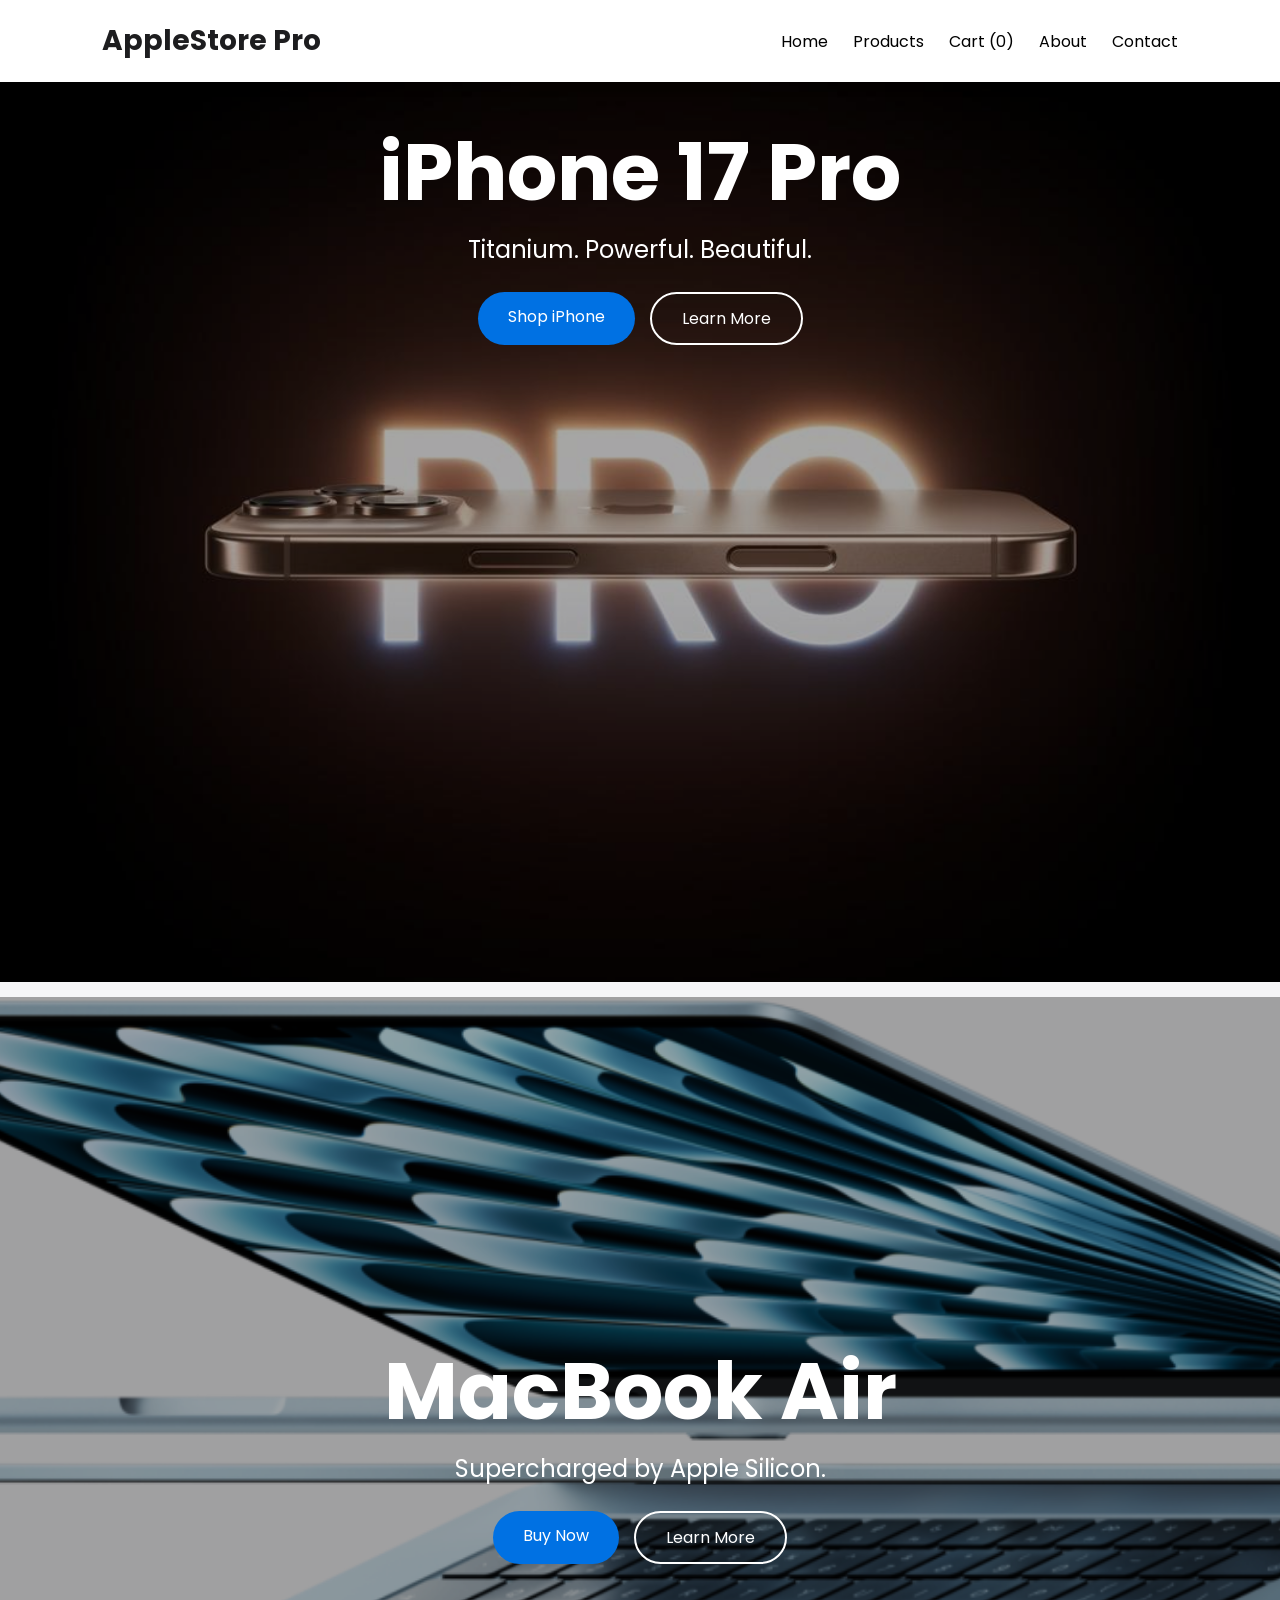
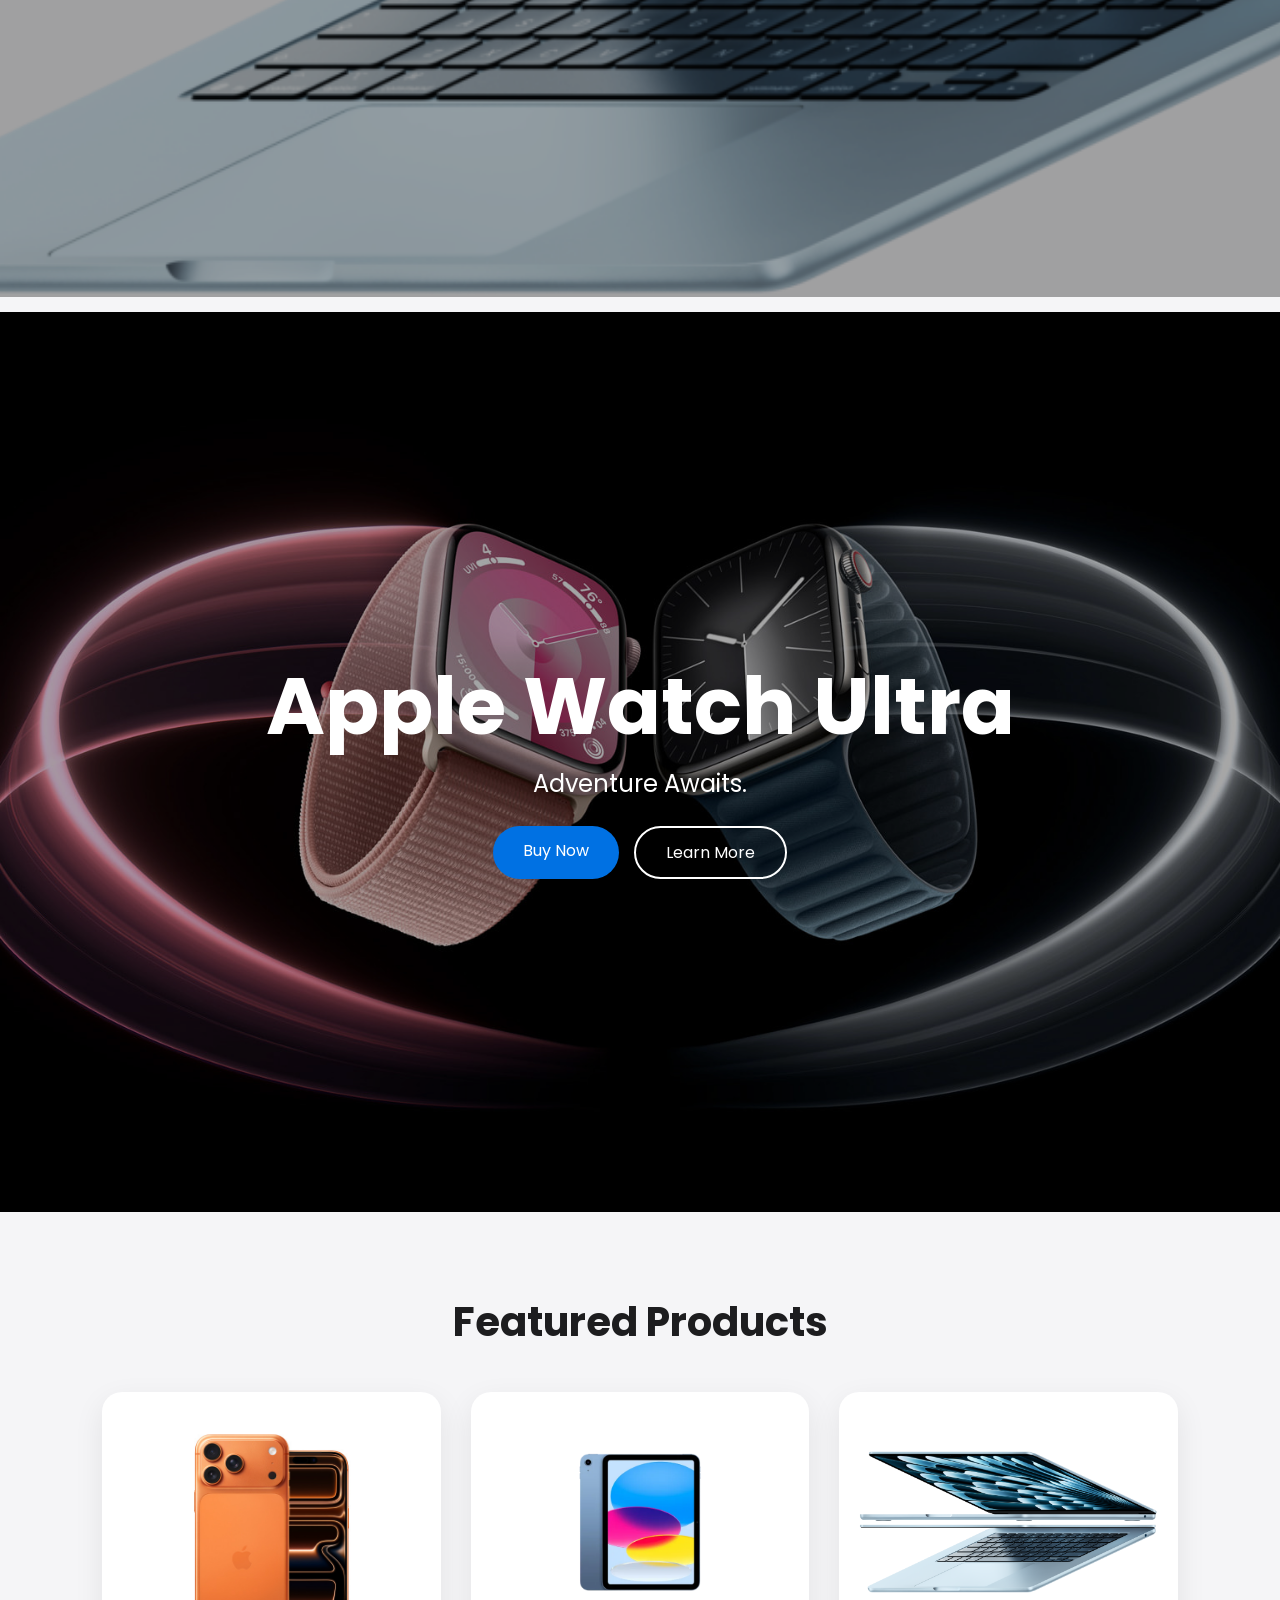
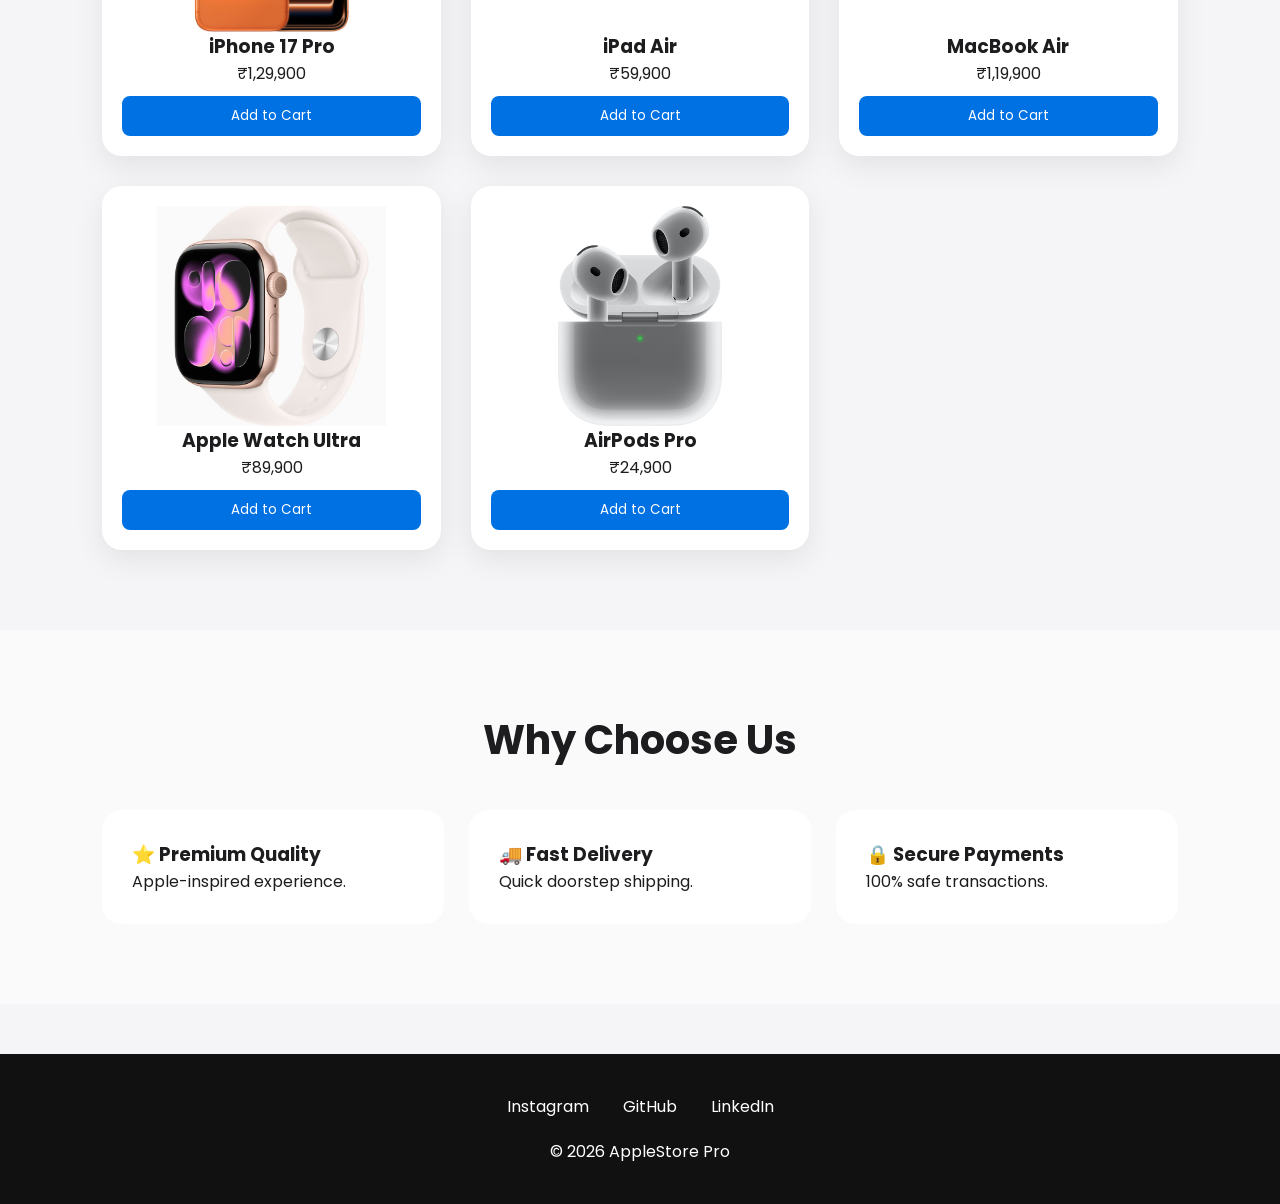
==== index.html @ 0ba9a838 "first commit" ====
<!DOCTYPE html>
<html lang="en">
<head>
    <meta charset="UTF-8">
    <meta name="viewport" content="width=device-width, initial-scale=1.0">
    <title>AppleStore Pro</title>

    <link rel="stylesheet" href="style.css">

    <link href="https://fonts.googleapis.com/css2?family=Poppins:wght@300;400;500;600;700&display=swap" rel="stylesheet">
</head>
<body>

    <!-- Navbar -->

    <nav class="navbar">

        <div class="logo">
            AppleStore Pro
        </div>

        <ul class="nav-links">
            <li><a href="index.html">Home</a></li>
            <li><a href="products.html">Products</a></li>
            <li><a href="cart.html">Cart (<span id="cartCount">0</span>)</a></li>
            <li><a href="about.html">About</a></li>
            <li><a href="contact.html">Contact</a></li>
        </ul>

    </nav>

    <!-- Hero Section -->

    <section class="hero">
        <h1>iPhone 17 Pro</h1>
        <p>Titanium. Powerful. Beautiful.</p>
        <div class="hero-buttons">
            <a href="products.html" class="btn">Shop iPhone</a>
            <a href="products.html" class="btn-outline">Learn More</a>
        </div>
    </section>

    <section class="hero1">
        <h1>MacBook Air</h1>
        <p>Supercharged by Apple Silicon.</p>
        <div class="hero-buttons">
            <a href="products.html" class="btn">Buy Now</a>
            <a href="products.html" class="btn-outline">Learn More</a>
        </div>
        <!-- <img src="images/macbook.png" alt="MacBook"> -->
    </section>

    <section class="hero2">
        <h1>Apple Watch Ultra</h1>
        <p>Adventure Awaits.</p>
        <div class="hero-buttons">
            <a href="products.html" class="btn">Buy Now</a>
            <a href="products.html" class="btn-outline">Learn More</a>
        </div>
        <!-- <img src="images/watchbanner.png" alt="Watch"> -->
    </section>

    <!-- Featured Products -->

    <section class="featured">
        <h2>Featured Products</h2>
        <div class="product-grid">

            <div class="card">
                <img src="images/iphonepro.jpg" alt="" onclick="openProduct('iPhone 17 Pro', 129900, 'images/iphonepro.jpg')">
                <h3>iPhone 17 Pro</h3>
                <p>₹1,29,900</p>
                <button onclick="addToCart('iPhone 17 Pro',129900)">Add to Cart</button>
            </div>

            <div class="card">
                <img src="images/ipad.webp" alt="" onclick="openProduct('iPad Air', 59900, 'images/idad.webp')">
                <h3>iPad Air</h3>
                <p>₹59,900</p>
                <button onclick="addToCart('iPad Air',59900)">Add to Cart</button>
            </div>

            <div class="card">
                <img src="images/macbook.png" alt="" onclick="openProduct('Macbook Air', 119900, 'images/macbook.png')">
                <h3>MacBook Air</h3>
                <p>₹1,19,900</p>
                <button onclick="addToCart('Macbook Air',119900)">Add to Cart</button>
            </div>

            <div class="card">
                <img src="images/watch.jpg" alt="" onclick="openProduct('Apple Watch Ultra', 89900, 'images/watch.jpg')">
                <h3>Apple Watch Ultra</h3>
                <p>₹89,900</p>
                <button onclick="addToCart('Apple Watch Ultra',89900)">Add to Cart</button>
            </div>

            <div class="card">
                <img src="images/airpods.jpg" alt="" onclick="openProduct('Airpods Pro', 24900, 'images/airpods.jpg')">
                <h3>AirPods Pro</h3>
                <p>₹24,900</p>
                <button onclick="addToCart('Airpods Pro',24900)">Add to Cart</button>
            </div>

        </div>

    </section>

    <!-- Why Choose Us -->

    <section class="why">

        <h2>Why Choose Us</h2>

        <div class="features">

            <div class="feature">
                <h3>⭐ Premium Quality</h3>
                <p>Apple-inspired experience.</p>
            </div>

            <div class="feature">
                <h3>🚚 Fast Delivery</h3>
                <p>Quick doorstep shipping.</p>
            </div>

            <div class="feature">
                <h3>🔒 Secure Payments</h3>
                <p>100% safe transactions.</p>
            </div>

        </div>

    </section>

    <footer>
        <div class="socials">
            <a href="#">Instagram</a>
            <a href="#">GitHub</a>
            <a href="#">LinkedIn</a>
        </div>
        <p>© 2026 AppleStore Pro</p>
    </footer>

    <script src="script.js"></script>

</body>
</html>
---- style.css ----
*{
    margin:0;
    padding:0;
    box-sizing:border-box;
    font-family:'Poppins',sans-serif;
}

body{
    background:#f5f5f7;
    color:#1d1d1f;
}

.navbar{
    display:flex;
    justify-content:space-between;
    align-items:center;
    padding:20px 8%;
    background:white;
    position:sticky;
    top:0;
    box-shadow:0 2px 15px rgba(0,0,0,0.08);
    z-index:1000;
}

.logo{
    font-size:28px;
    font-weight:700;
}

.nav-links{
    display:flex;
    list-style:none;
    gap:25px;
}

.nav-links a{
    text-decoration:none;
    color:black;
}

.hero{
    min-height:100vh;
    background:url('images/iphonebanner.jpg');
    background-size:cover;
    background-position:center;
    background-repeat:no-repeat;
    display:flex;
    flex-direction:column;
    justify-content: flex-start;
    padding-top: 180px;
    align-items:center;
    text-align:center;
    position:relative;
}
.hero::before{
    content: "";
    position: absolute;
    top: 0;
    left: 0;
    width: 100%;
    height: 100%;
    background: rgba(0, 0, 0, 0.35);
}
.hero h1,
.hero p,
.hero-buttons{
    position: relative;
    z-index: 2;
}
.hero h1{
    font-size: 5rem;
    color: white;
    margin-top: -150px;
}
.hero p{
    font-size:1.5rem;
    color:white;
}

.hero1{
    min-height:100vh;
    background:url('images/macbook.png');
    background-size:cover;
    background-position:center;
    background-repeat:no-repeat;
    display:flex;
    flex-direction:column;
    justify-content:center;
    align-items:center;
    text-align:center;
    position:relative;
    margin-top: 15px;
}
.hero1::before{
    content: "";
    position: absolute;
    top: 0;
    left: 0;
    width: 100%;
    height: 100%;
    background: rgba(0, 0, 0, 0.35);
}
.hero1 h1,
.hero1 p,
.hero1-buttons{
    position: relative;
    z-index: 2;
}
.hero1 h1{
    font-size: 5rem;
    color: white;
}
.hero1 p{
    font-size:1.5rem;
    color:white;
}

.hero2{
    min-height:100vh;
    background:url('images/watchbanner.jpg');
    background-size:cover;
    background-position:center;
    background-repeat:no-repeat;
    display:flex;
    flex-direction:column;
    justify-content:center;
    align-items:center;
    text-align:center;
    position:relative;
    margin-top: 15px;
}

.hero2::before{
    content: "";
    position: absolute;
    top: 0;
    left: 0;
    width: 100%;
    height: 100%;
    background: rgba(0, 0, 0, 0.35);
}
.hero2 h1,
.hero2 p,
.hero2-buttons{
    position: relative;
    z-index: 2;
}
.hero2 h1{
    font-size: 5rem;
    color: white;
}
.hero2 p{
    font-size:1.5rem;
    color:white;
}

.apple-banner{
    height:70vh;
    display:flex;
    flex-direction:column;
    justify-content:center;
    align-items:center;
    text-align:center;
    background:#f5f5f7;
}
.apple-banner h1{
    font-size:5rem;
    font-weight:700;
}
.apple-banner p{
    font-size:1.5rem;
    color: #666;
}
.dark{
    background:black;
    color:white;
}
.dark p{
    color:#d1d1d1;
}
.btn{
    background:#0071e3;
    color:white;
    padding:12px 30px;
    border-radius:30px;
    text-decoration:none;
}

.btn-outline{
    border:2px solid white;
    color:white;
    background:transparent;
    padding:12px 30px;
    border-radius:30px;
    text-decoration:none;
}

.hero-buttons{
    margin-top:25px;
    display:flex;
    gap:15px;
}

.featured{
    padding:80px 8%;
}
.featured h2{
    text-align:center;
    font-size:2.5rem;
    margin-bottom:20px;
}
.product-grid{
    display: grid;
    grid-template-columns: repeat(auto-fit,minmax(250px,1fr));
    gap: 30px;
    margin-top: 40px;
}

.card{
    background:white;
    padding:20px;
    border-radius:20px;
    text-align: center;
    display: flex;
    flex-direction: column;
    box-shadow:0 10px 30px rgba(0,0,0,.08);
    transition:.3s;
}

.card:hover{
    transform:translateY(-10px);
}

.card img{
    width:100%;
    height: 220px;
    object-fit: contain;
}

.card button{
    width:100%;
    padding:10px;
    border:none;
    background:#0071e3;
    color:white;
    border-radius:8px;
    margin-top:10px;
}

.features{
    display:grid;
    grid-template-columns:
    repeat(auto-fit,minmax(250px,1fr));
    gap:25px;
}

.feature{
    background:white;
    padding:30px;
    border-radius:20px;
}

.about,
.contact{
    padding:80px 10%;
}

form{
    max-width:500px;
}

input,
textarea{
    width:100%;
    padding:12px;
    margin:10px 0;
}
.why{
    padding:80px 8%;
    background:#fafafa;
}

.why h2{
    text-align:center;
    margin-bottom:40px;
    font-size:2.5rem;
}

.socials{
    margin-bottom:20px;
}
.socials a{
    color:white;
    text-decoration:none;
    margin:0 15px;
}
footer{
    background:#111;
    color:white;
    text-align:center;
    padding:40px;
    margin-top:50px;
}
@media(max-width:768px){
    .hero h1{
        font-size:3rem;
    }
    .nav-links{
        gap:12px;
    }
    .product-grid{
        grid-template-columns: 1fr;
    }
}
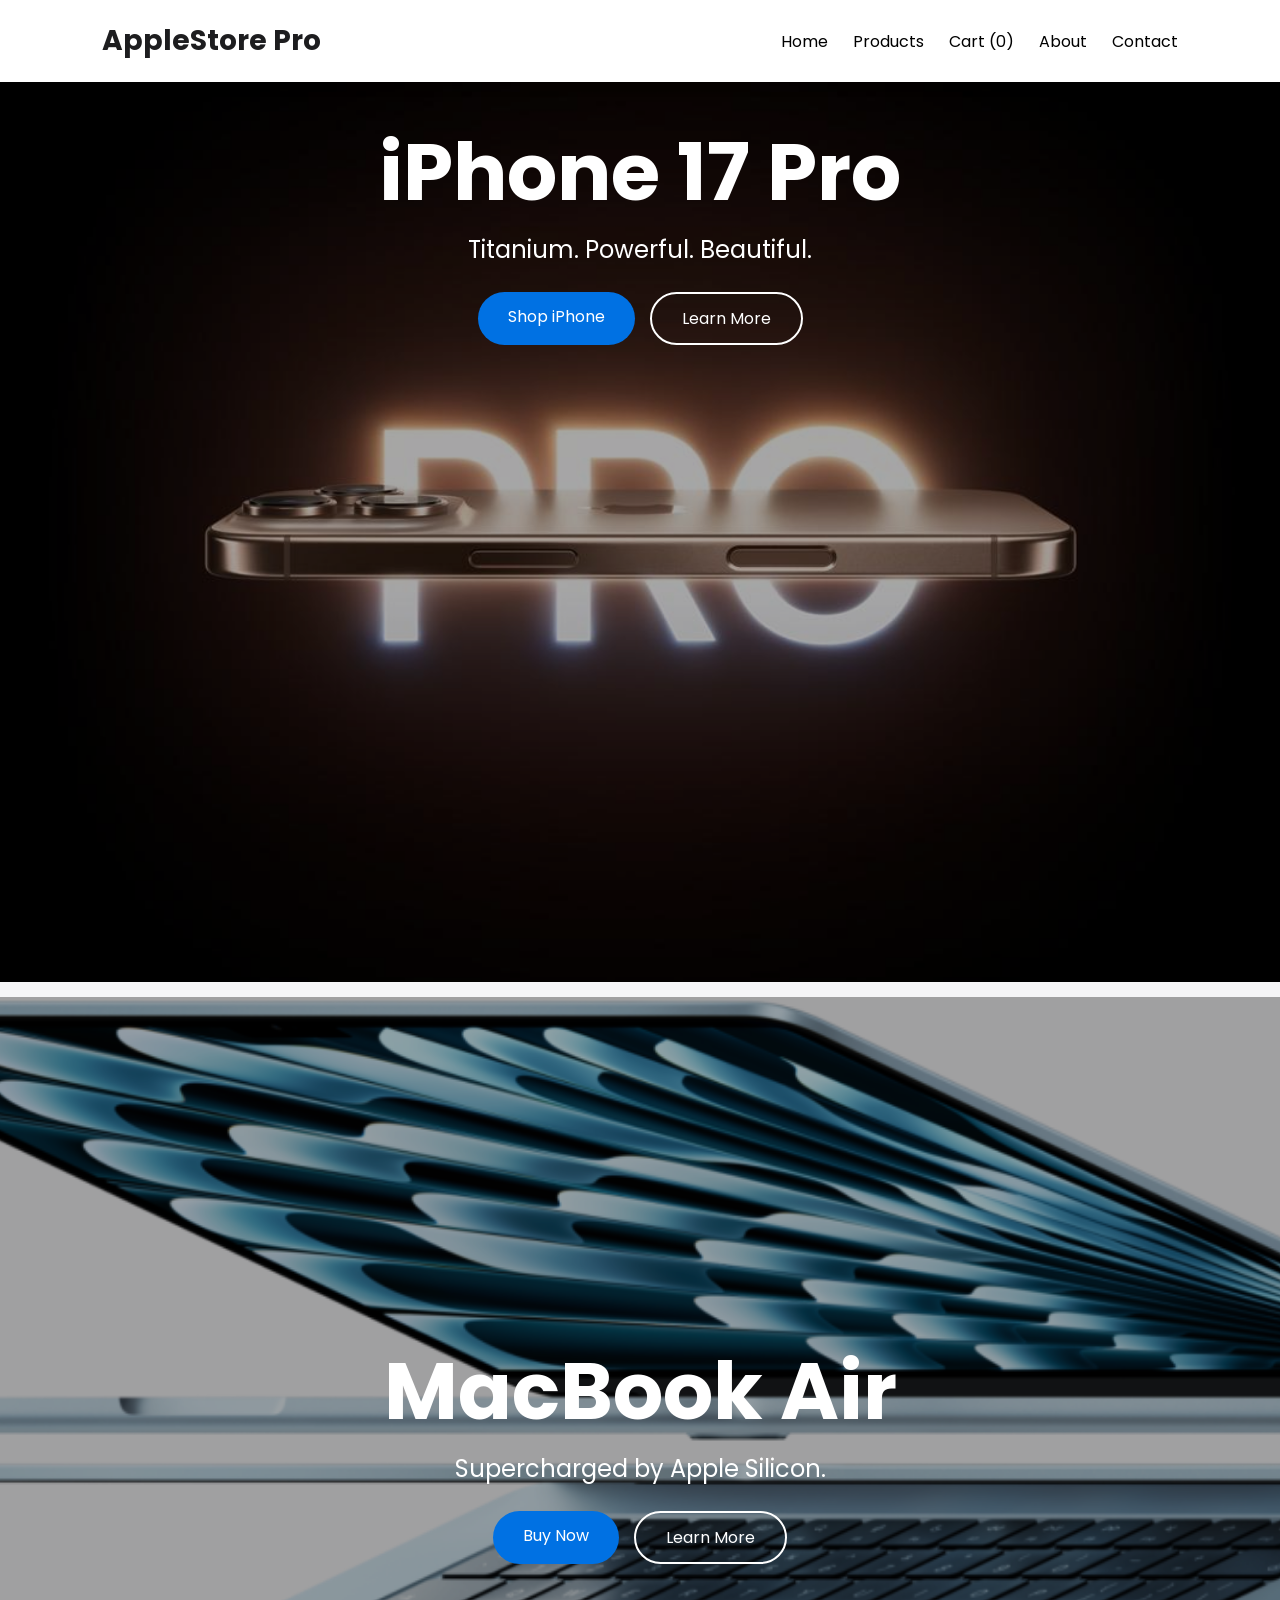
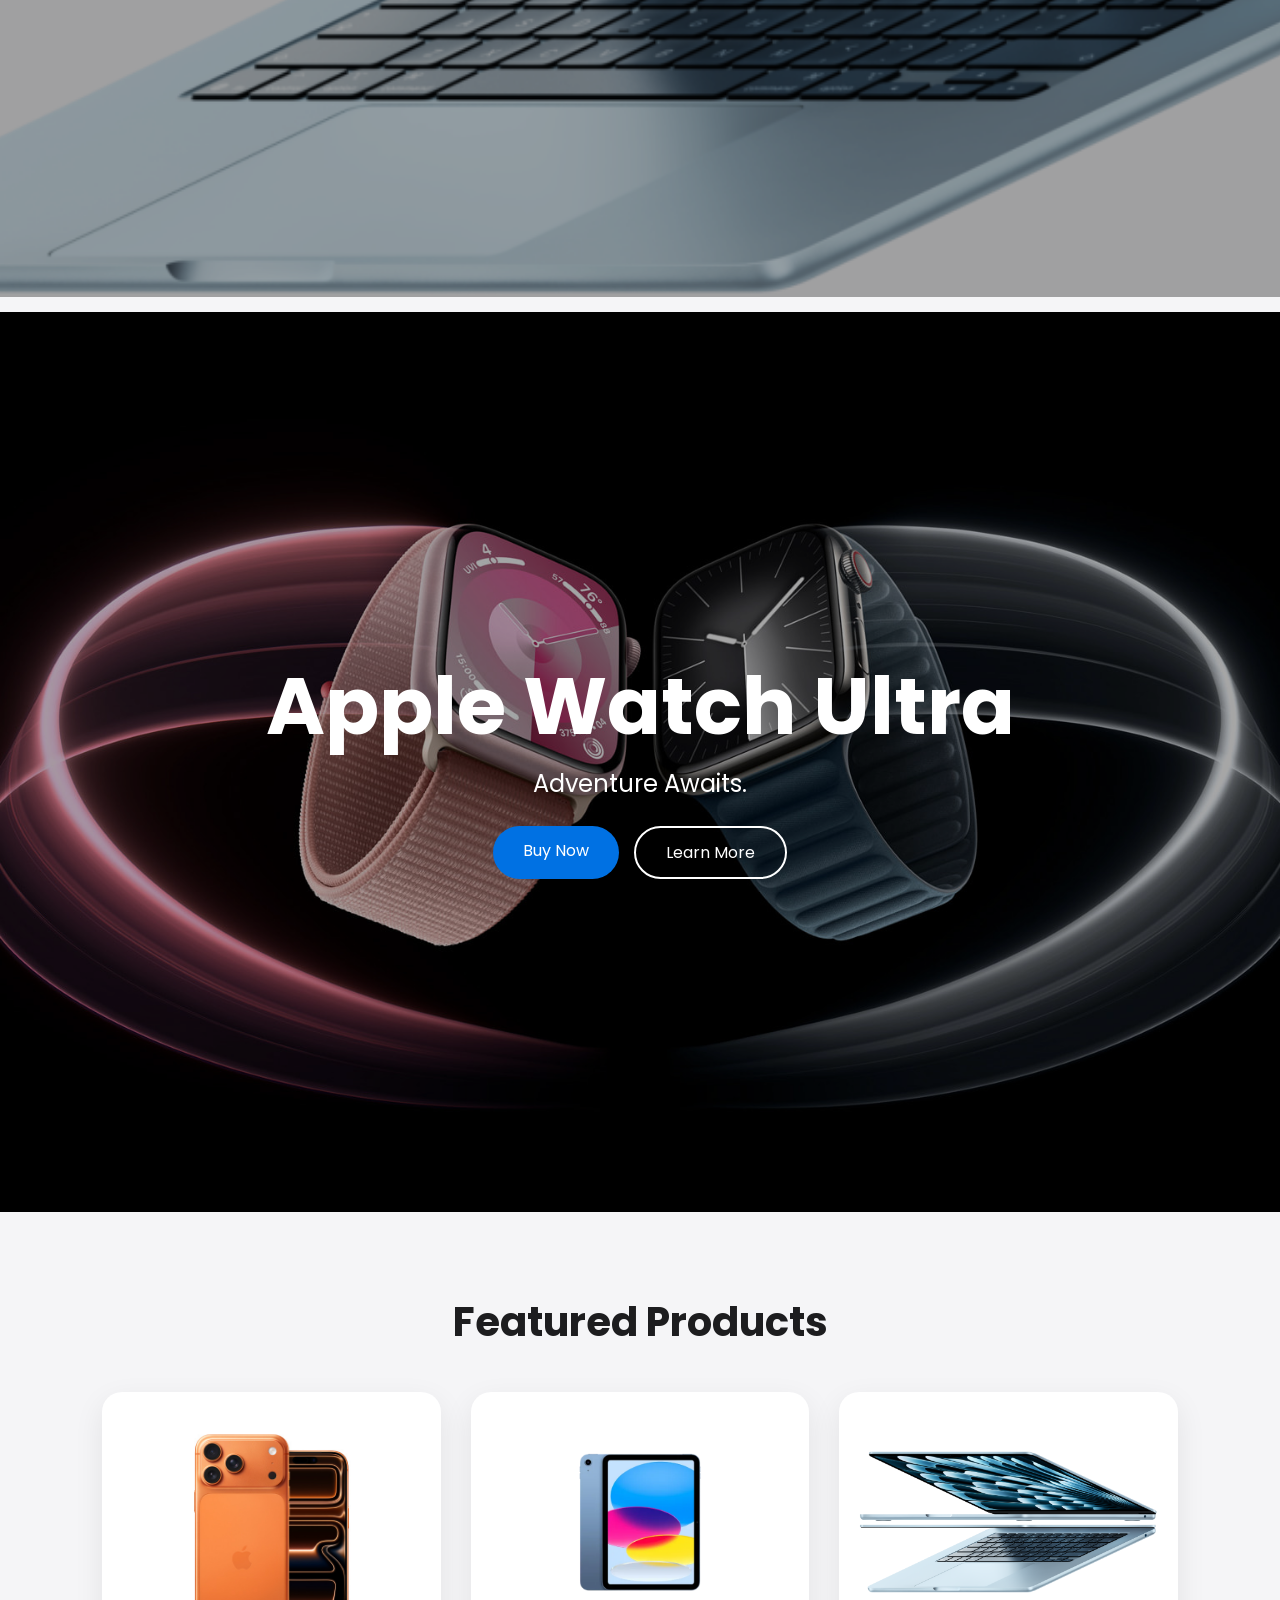
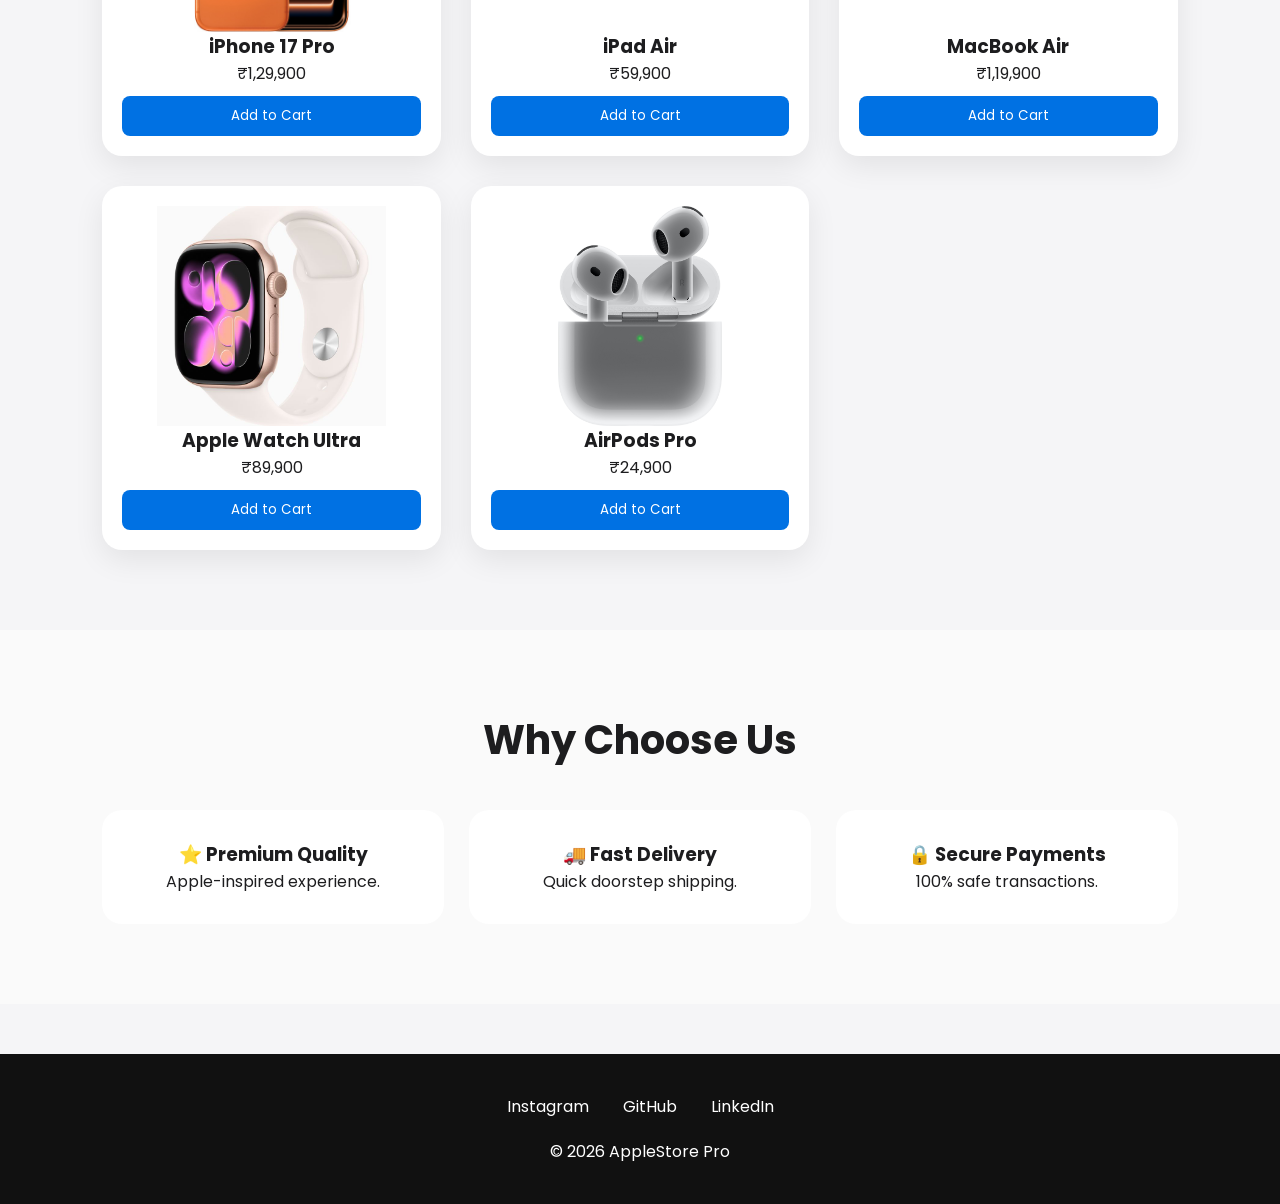
==== commit 233f289f: "new" ====
--- a/index.html
+++ b/index.html
@@ -35,34 +35,31 @@
         <h1>iPhone 17 Pro</h1>
         <p>Titanium. Powerful. Beautiful.</p>
         <div class="hero-buttons">
-            <a href="products.html" class="btn">Shop iPhone</a>
-            <a href="products.html" class="btn-outline">Learn More</a>
+            <a href="#featured-products" class="btn">Shop iPhone</a>
+            <a href="#macbook" class="btn-outline">Learn More</a>
         </div>
     </section>
 
-    <section class="hero1">
+    <section class="hero1" id="macbook">
         <h1>MacBook Air</h1>
         <p>Supercharged by Apple Silicon.</p>
         <div class="hero-buttons">
-            <a href="products.html" class="btn">Buy Now</a>
-            <a href="products.html" class="btn-outline">Learn More</a>
+            <a href="#featured-products" class="btn">Buy Now</a>
+            <a href="#watch" class="btn-outline">Learn More</a>
         </div>
-        <!-- <img src="images/macbook.png" alt="MacBook"> -->
     </section>
 
-    <section class="hero2">
+    <section class="hero2" id="watch">
         <h1>Apple Watch Ultra</h1>
         <p>Adventure Awaits.</p>
         <div class="hero-buttons">
-            <a href="products.html" class="btn">Buy Now</a>
-            <a href="products.html" class="btn-outline">Learn More</a>
+            <a href="#featured-products" class="btn">Buy Now</a>
+            <a href="contact.html" class="btn-outline">Learn More</a>
         </div>
-        <!-- <img src="images/watchbanner.png" alt="Watch"> -->
     </section>
 
     <!-- Featured Products -->
-
-    <section class="featured">
+    <section class="featured" id="featured-products">
         <h2>Featured Products</h2>
         <div class="product-grid">
 
@@ -74,7 +71,7 @@
             </div>
 
             <div class="card">
-                <img src="images/ipad.webp" alt="" onclick="openProduct('iPad Air', 59900, 'images/idad.webp')">
+                <img src="images/ipad.webp" alt="" onclick="openProduct('iPad Air', 59900, 'images/ipad.webp')">
                 <h3>iPad Air</h3>
                 <p>₹59,900</p>
                 <button onclick="addToCart('iPad Air',59900)">Add to Cart</button>
@@ -111,7 +108,7 @@
 
         <h2>Why Choose Us</h2>
 
-        <div class="features">
+        <div class="features" align="center">
 
             <div class="feature">
                 <h3>⭐ Premium Quality</h3>
--- a/style.css
+++ b/style.css
@@ -1,10 +1,12 @@
+html{
+    scroll-behavior:smooth;
+}
 *{
     margin:0;
     padding:0;
     box-sizing:border-box;
     font-family:'Poppins',sans-serif;
 }
-
 body{
     background:#f5f5f7;
     color:#1d1d1f;
@@ -152,6 +154,24 @@
 .hero2 p{
     font-size:1.5rem;
     color:white;
+}
+
+.categories{
+    display:flex;
+    justify-content:center;
+    gap:50px;
+    padding:40px;
+    flex-wrap:wrap;
+}
+
+.category{
+    text-align:center;
+    cursor:pointer;
+    transition:.3s;
+}
+
+.category:hover{
+    transform:translateY(-5px);
 }
 
 .apple-banner{
@@ -260,7 +280,33 @@
     border-radius:20px;
 }
 
-.about,
+.about{
+    min-height: 100vh;
+    padding: 80px 10%;
+    background: #f5f5f7;
+    display: flex;
+    flex-direction: column;
+    box-sizing: border-box;
+    justify-content: center;
+    align-items: center;
+    text-align: center;
+}
+
+.about h2{
+    font-size: 60px;
+    margin-bottom: 25px;
+    color: #1d1d1f;
+}
+.about h4{
+    margin-bottom: 20px;
+}
+
+.about p{
+    font-size: 22px;
+    line-height: 1.8;
+    max-width: 1000px;
+}
+
 .contact{
     padding:80px 10%;
 }
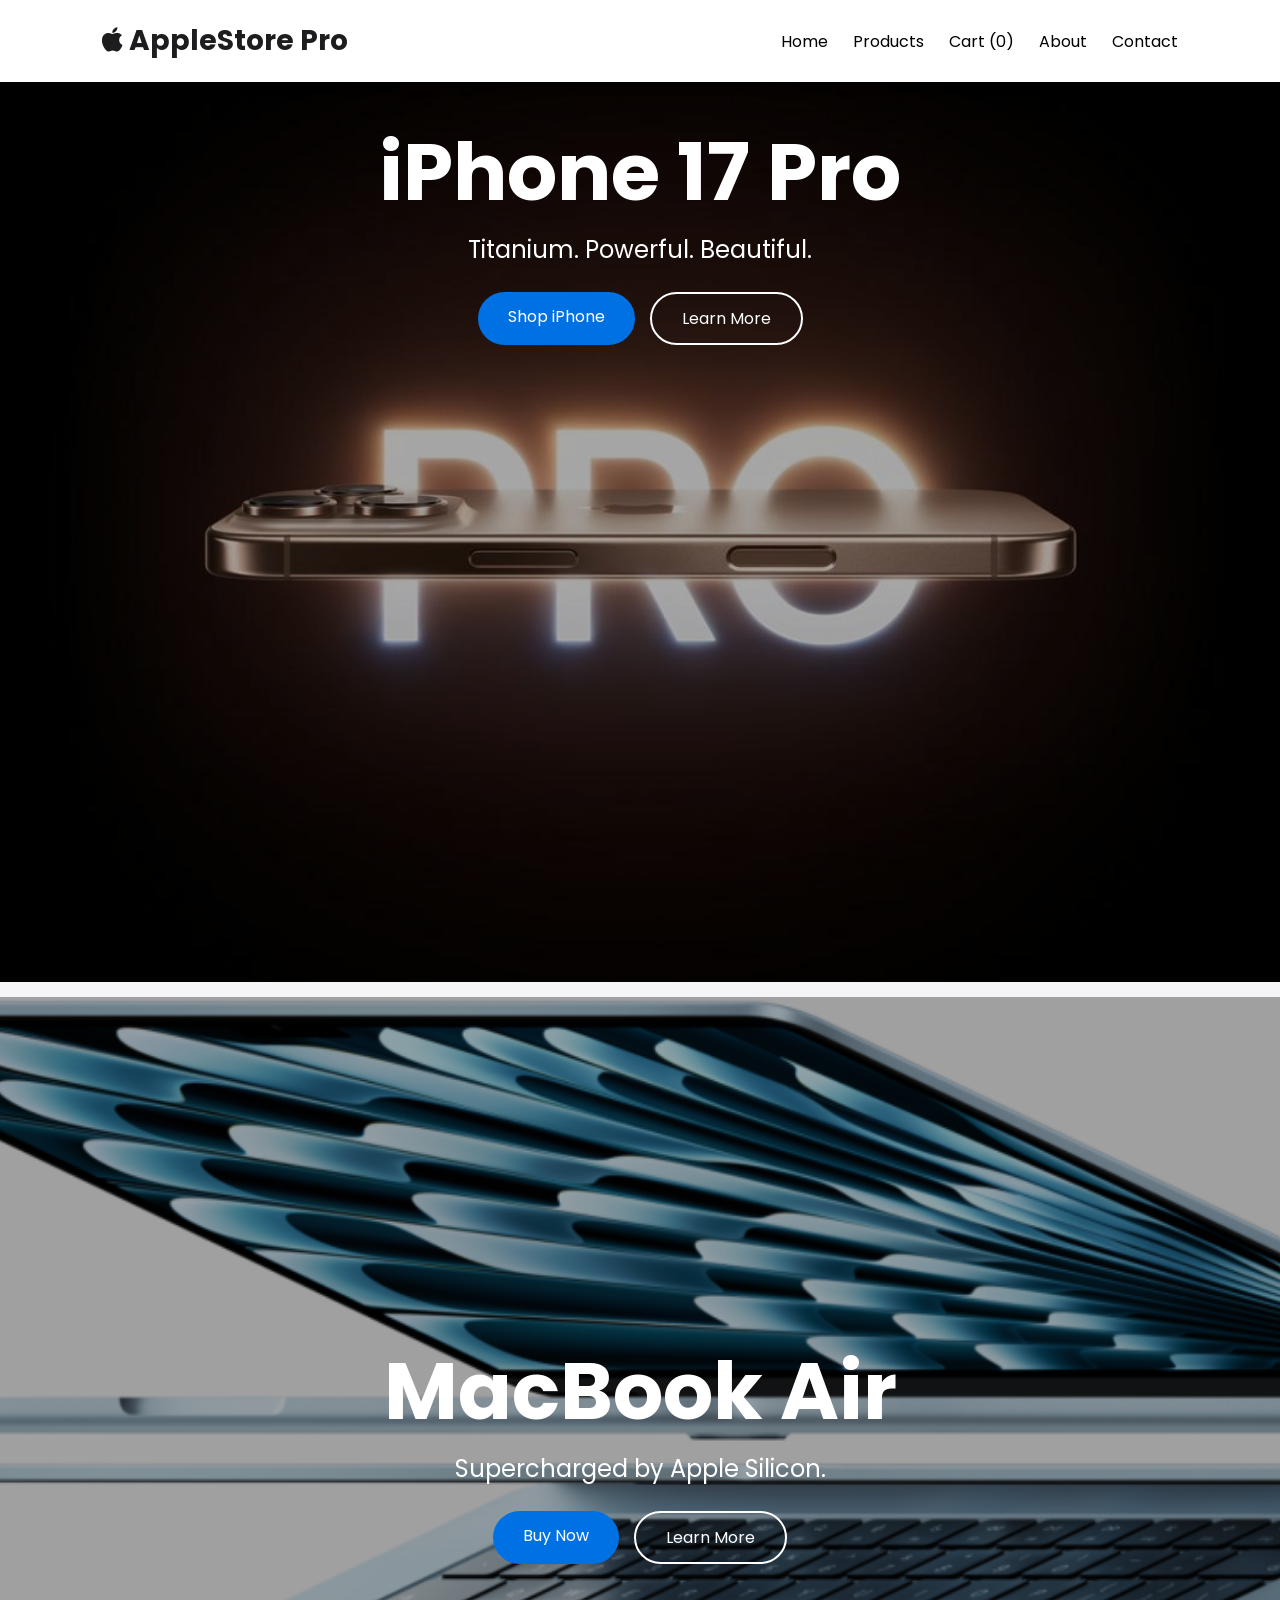
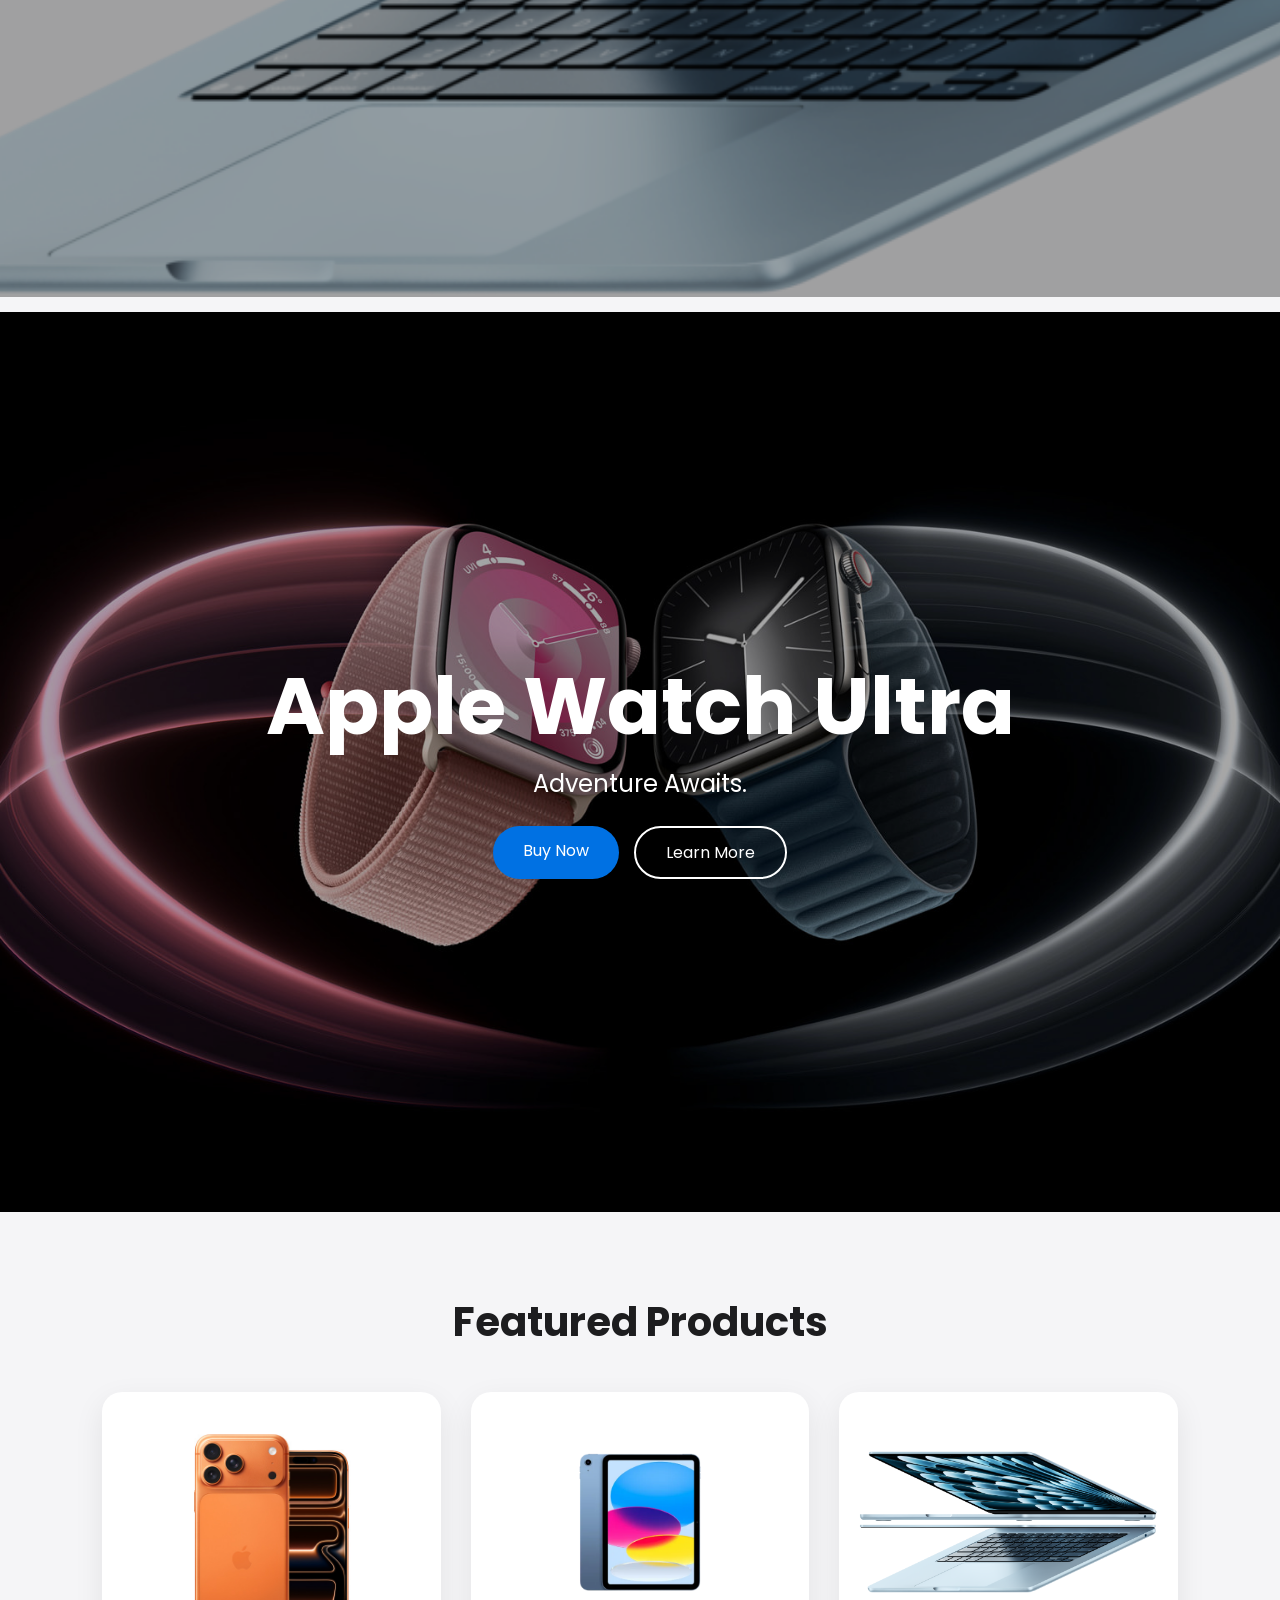
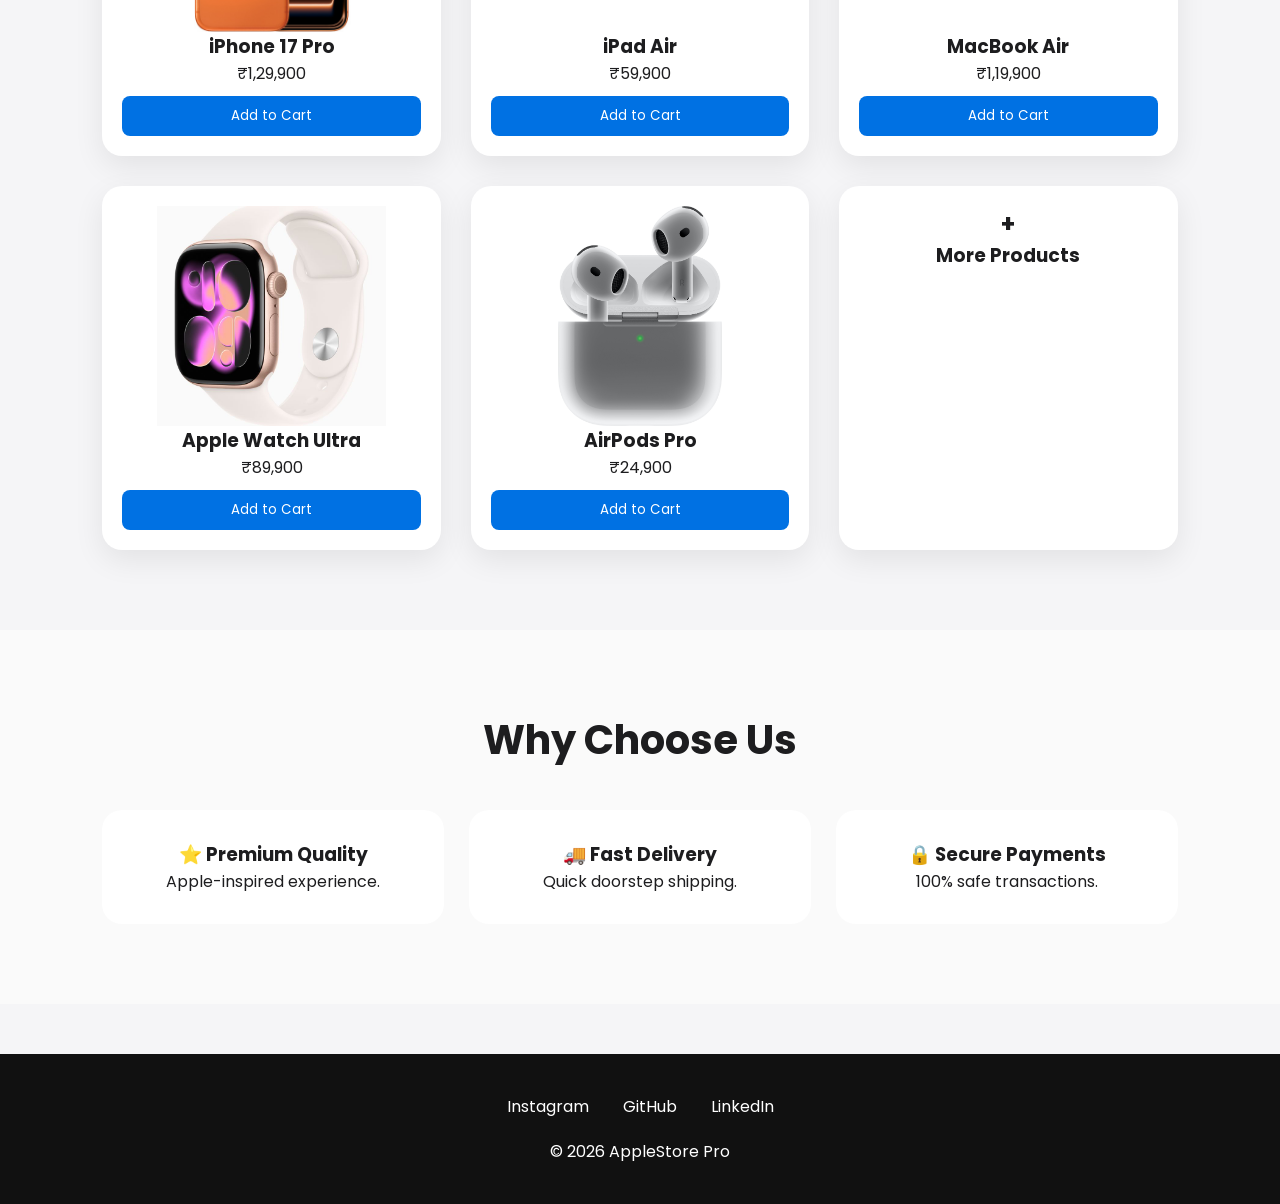
==== commit 244c6c86: "update index" ====
--- a/index.html
+++ b/index.html
@@ -4,10 +4,9 @@
     <meta charset="UTF-8">
     <meta name="viewport" content="width=device-width, initial-scale=1.0">
     <title>AppleStore Pro</title>
-
     <link rel="stylesheet" href="style.css">
-
     <link href="https://fonts.googleapis.com/css2?family=Poppins:wght@300;400;500;600;700&display=swap" rel="stylesheet">
+    <link rel="stylesheet" href="https://cdnjs.cloudflare.com/ajax/libs/font-awesome/6.5.1/css/all.min.css">
 </head>
 <body>
 
@@ -16,6 +15,7 @@
     <nav class="navbar">
 
         <div class="logo">
+            <i class="fa-brands fa-apple"></i>
             AppleStore Pro
         </div>
 
@@ -98,6 +98,11 @@
                 <button onclick="addToCart('Airpods Pro',24900)">Add to Cart</button>
             </div>
 
+            <div class="card more-card" onclick="window.location.href='products.html'">
+                <h1>+</h1>
+                <h3>More Products</h3>
+            </div>
+
         </div>
 
     </section>
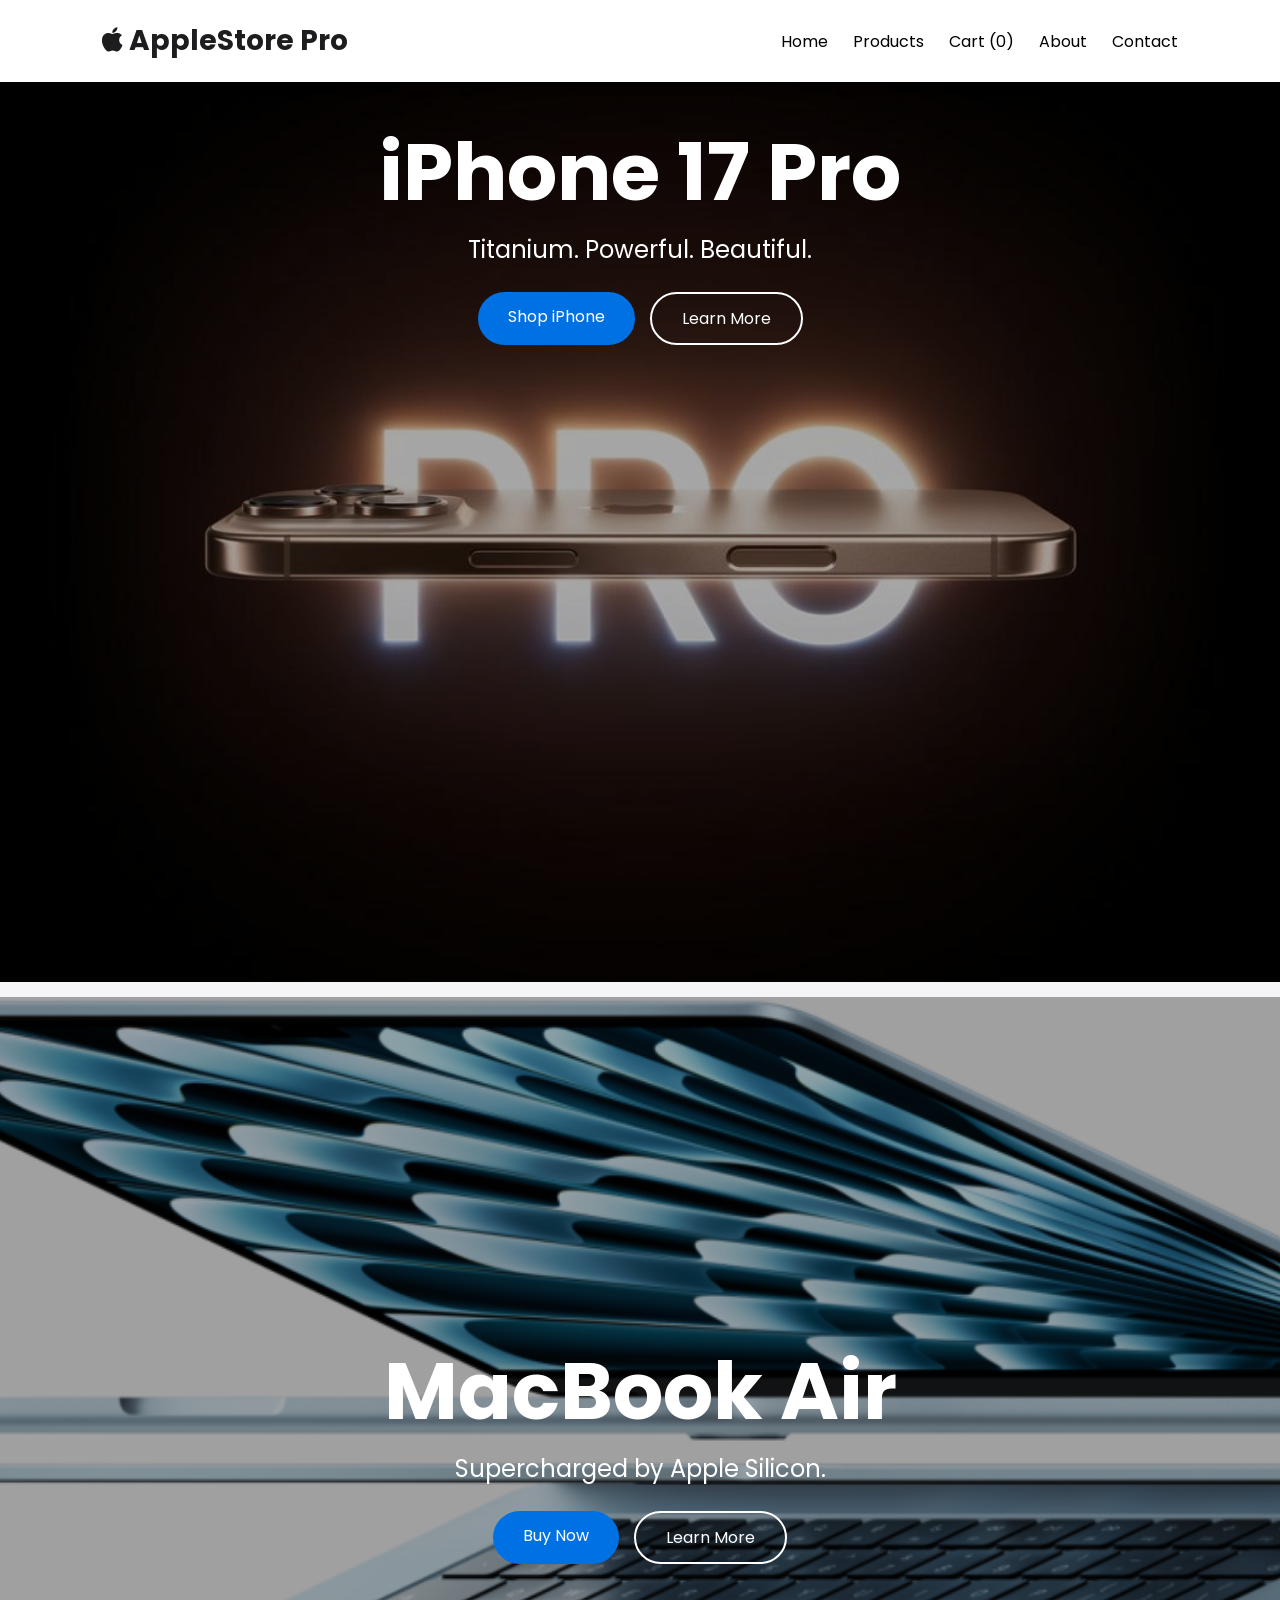
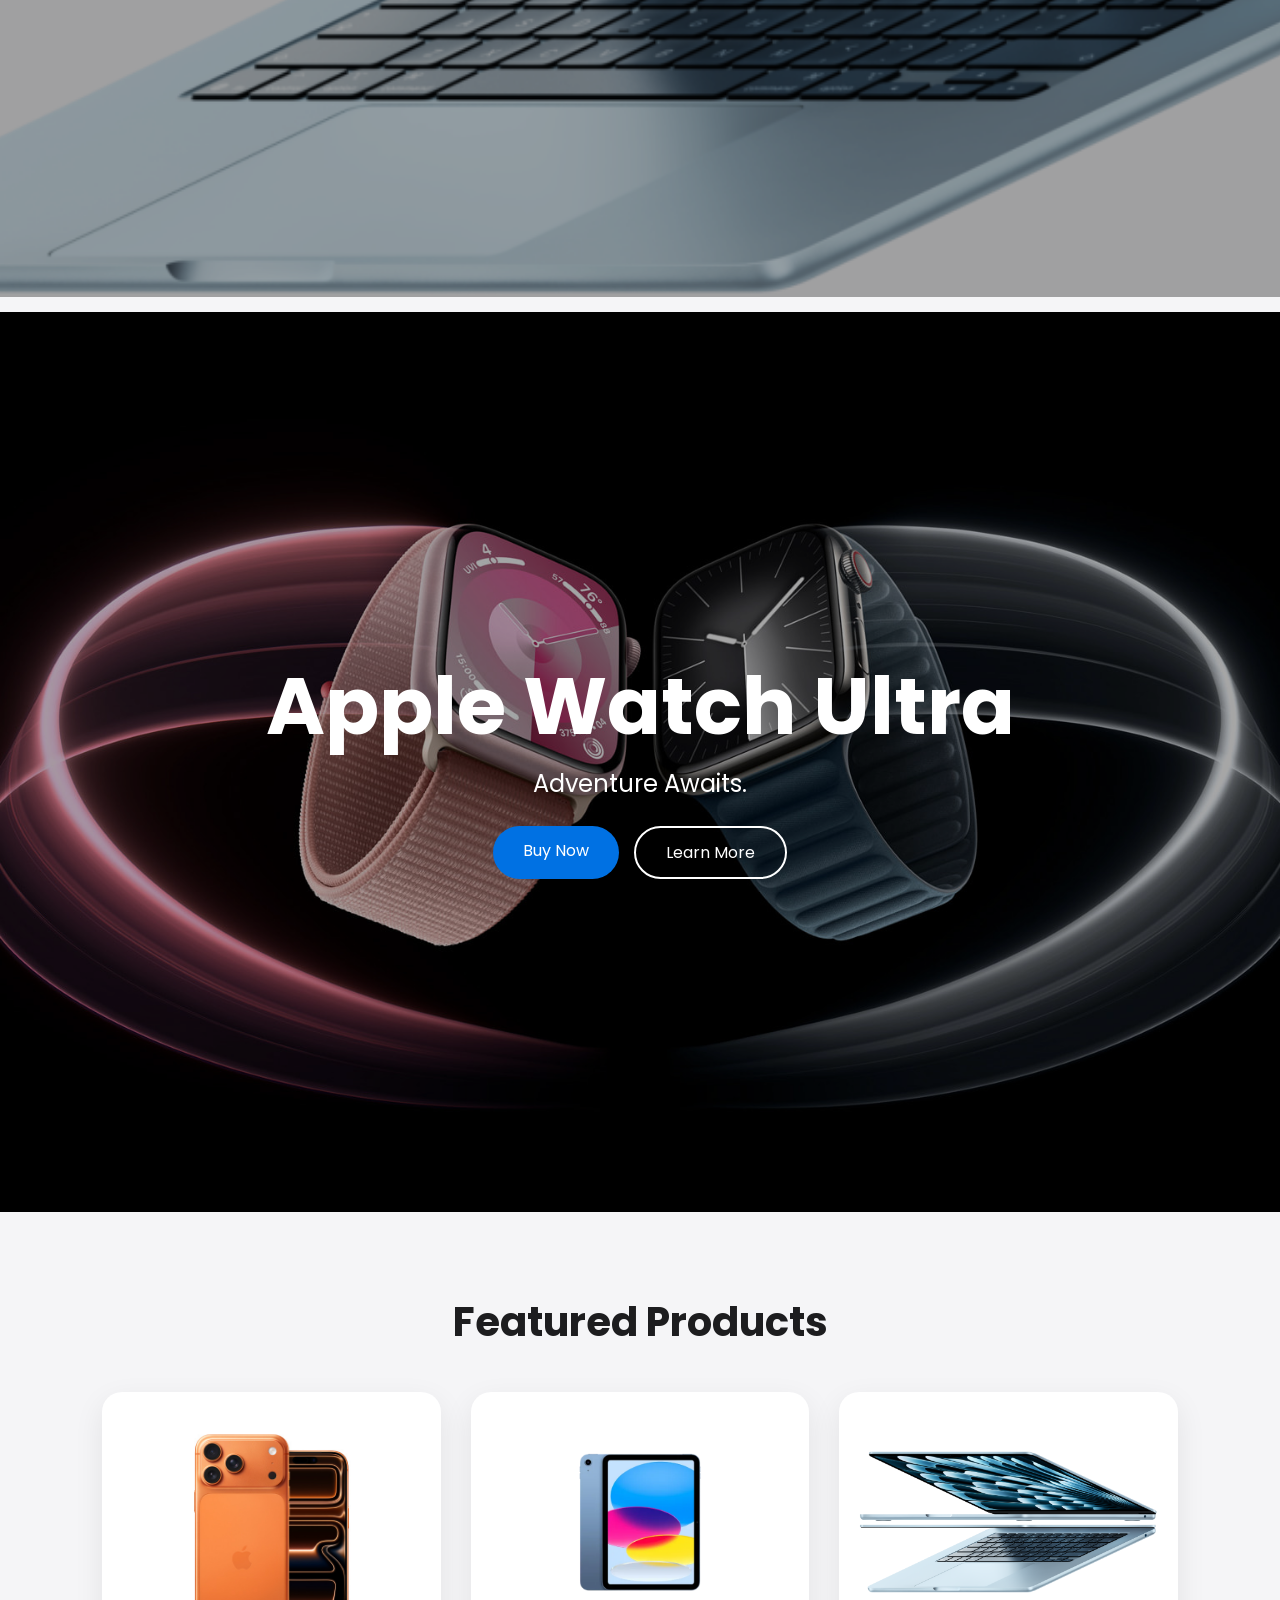
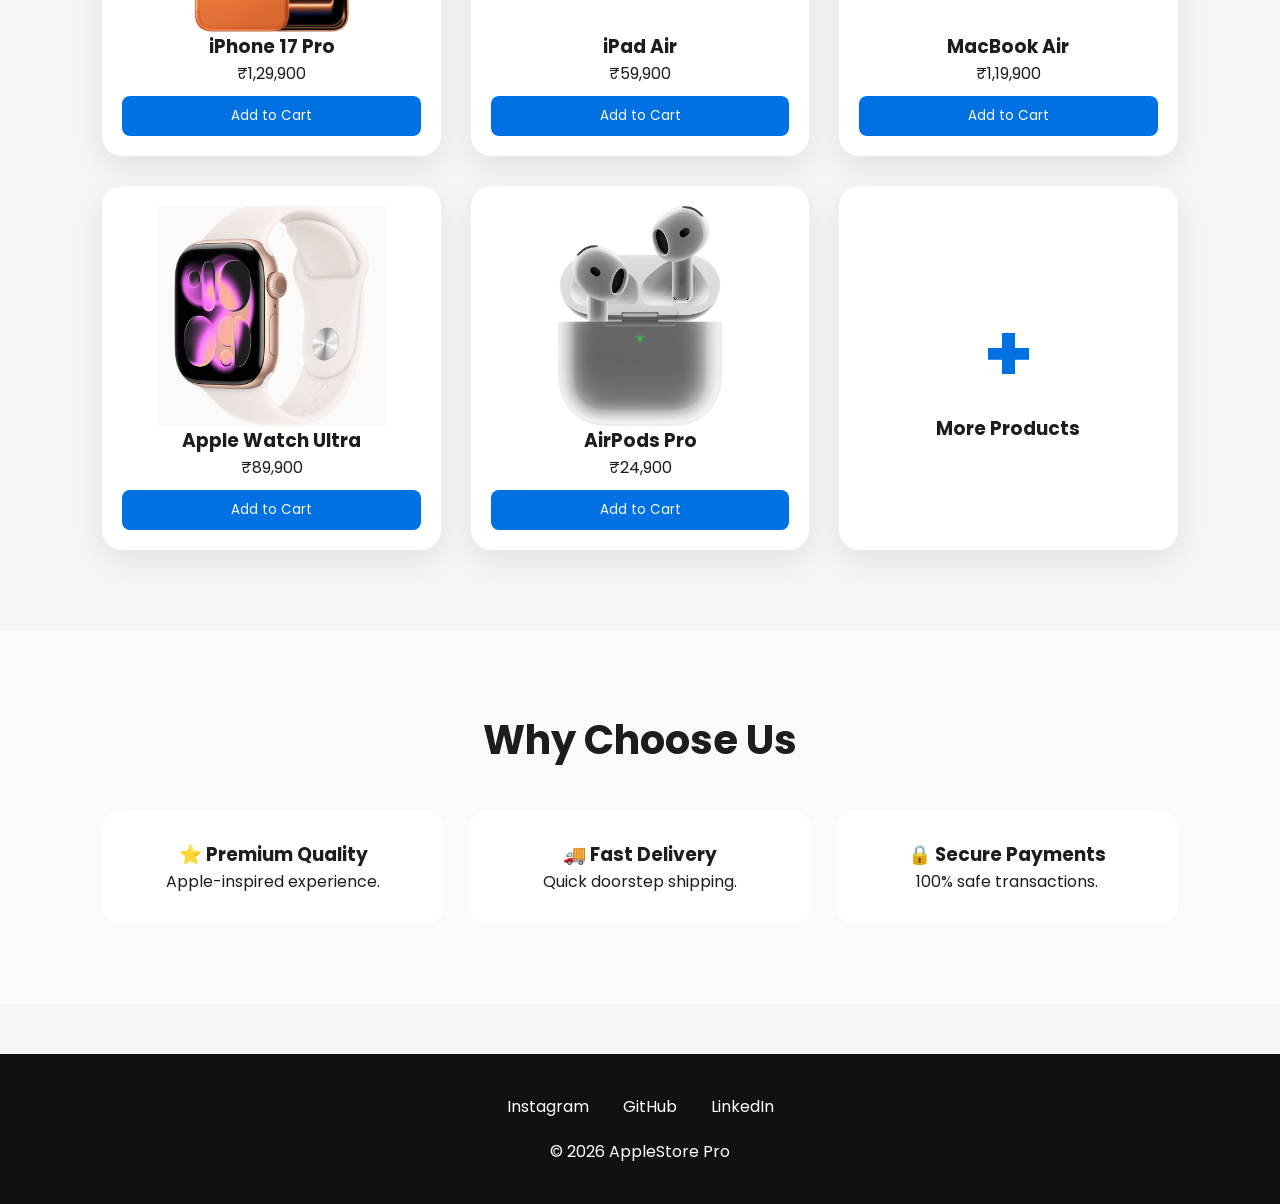
==== commit 4c18ed07: "mobile" ====
--- a/index.html
+++ b/index.html
@@ -17,6 +17,10 @@
         <div class="logo">
             <i class="fa-brands fa-apple"></i>
             AppleStore Pro
+        </div>
+
+        <div class="menu-btn" onclick="toggleMenu()">
+            ☰
         </div>
 
         <ul class="nav-links">
--- a/style.css
+++ b/style.css
@@ -27,6 +27,7 @@
 .logo{
     font-size:28px;
     font-weight:700;
+    margin-right: 8px;
 }
 
 .nav-links{
@@ -38,6 +39,11 @@
 .nav-links a{
     text-decoration:none;
     color:black;
+}
+.menu-btn{
+    display:none;
+    font-size:30px;
+    cursor:pointer;
 }
 
 .hero{
@@ -265,6 +271,19 @@
     color:white;
     border-radius:8px;
     margin-top:10px;
+    cursor: pointer;
+}
+
+.more-card{
+    display:flex;
+    justify-content:center;
+    align-items:center;
+    flex-direction:column;
+    cursor:pointer;
+}
+.more-card h1{
+    font-size:80px;
+    color:#0071e3;
 }
 
 .features{
@@ -307,8 +326,64 @@
     max-width: 1000px;
 }
 
-.contact{
+.contact-page{
+    min-height:90vh;
+    display:grid;
+    grid-template-columns: repeat(auto-fit,minmax(400px,1fr));
+    gap:60px;
     padding:80px 10%;
+    align-items:center;
+}
+
+.contact-left h1{
+    font-size:3.5rem;
+    margin-bottom:20px;
+}
+
+.contact-left p{
+    color:#666;
+    line-height:1.8;
+}
+
+.contact-info{
+    margin-top:30px;
+}
+
+.contact-info p{
+    margin:15px 0;
+    font-size:18px;
+}
+
+.contact-right form{
+    background:white;
+    padding:40px;
+    border-radius:25px;
+    box-shadow: 0 10px 30px rgba(0,0,0,.08);
+}
+
+.contact-right input,
+.contact-right textarea{
+    width:100%;
+    padding:15px;
+    margin-bottom:15px;
+    border:1px solid #ddd;
+    border-radius:12px;
+    outline:none;
+}
+
+.contact-right button{
+    width:100%;
+    padding:15px;
+    border:none;
+    border-radius:12px;
+    background:#0071e3;
+    color:white;
+    font-size:16px;
+    cursor:pointer;
+}
+
+.contact-right button:hover{
+    background:#005bb5;
 }
 
 form{
@@ -347,14 +422,78 @@
     padding:40px;
     margin-top:50px;
 }
+
 @media(max-width:768px){
-    .hero h1{
-        font-size:3rem;
-    }
+    .navbar{
+        flex-wrap:wrap;
+        padding:15px;
+    }
+
+    .menu-btn{
+        display:block;
+    }
+
     .nav-links{
-        gap:12px;
-    }
+        display:none;
+        width:100%;
+        flex-direction:column;
+        text-align:center;
+        margin-top:15px;
+    }
+
+    .nav-links.active{
+        display:flex;
+    }
+
+    .logo{
+        font-size:24px;
+    }
+
+    .hero h1,
+    .hero1 h1,
+    .hero2 h1{
+        font-size:2.8rem;
+    }
+
+    .hero p,
+    .hero1 p,
+    .hero2 p{
+        font-size:1.1rem;
+    }
+
+    .hero-buttons{
+        flex-wrap:wrap;
+        justify-content:center;
+    }
+
+    .btn,
+    .btn-outline{
+        padding:10px 20px;
+    }
+
+    .hero,
+    .hero1,
+    .hero2{
+        min-height:70vh;
+    }
+
     .product-grid{
-        grid-template-columns: 1fr;
+        grid-template-columns:repeat(2,1fr);
+        gap:15px;
+    }
+
+    .card img{
+        height:120px;
+    }
+    .card h3{
+        font-size:15px;
+    }
+}
+
+@media(max-width:480px){
+    .hero h1,
+    .hero1 h1,
+    .hero2 h1{
+        font-size:2.5rem;
     }
 }
